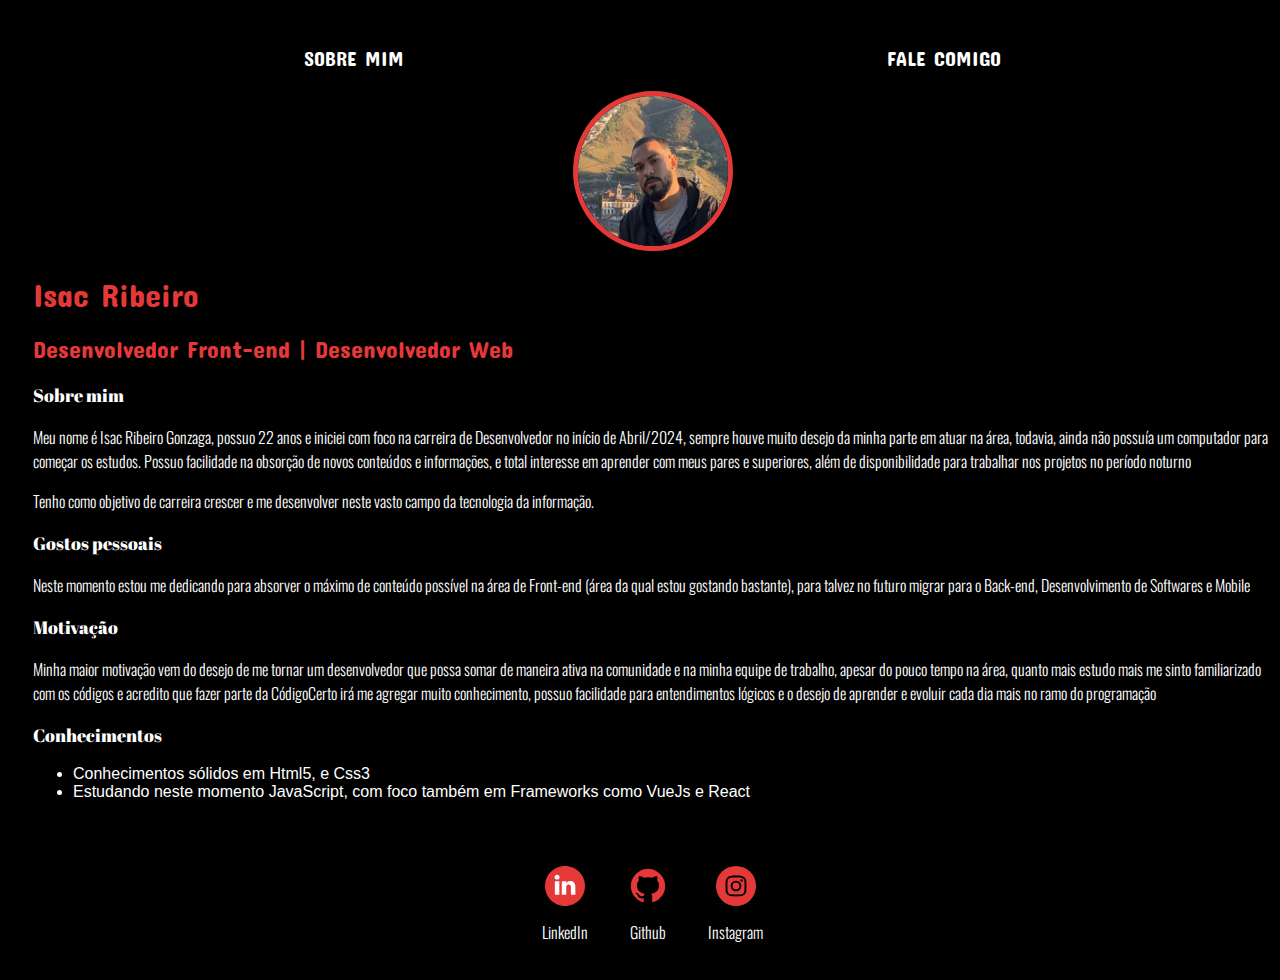
==== index.html @ 4c587b82 "primeiro commit" ====
<!DOCTYPE html>
<html lang="pt-br">
<head>
    <meta charset="UTF-8">
    <meta name="viewport" content="width=device-width, initial-scale=1.0">
    <title>Isac Ribeiro - Sobre mim</title>
    <link rel="stylesheet" href="style.css">
    <style> /* Importação de fontes */

        @import url('https://fonts.googleapis.com/css2?family=Abril+Fatface&family=Concert+One&family=Gwendolyn:wght@400;700&family=Oswald:wght@300&family=Titillium+Web:ital,wght@0,200;0,300;0,400;0,600;0,700;0,900;1,200;1,300;1,400;1,600;1,700&display=swap');

        @import url('https://fonts.googleapis.com/css2?family=Bebas+Neue&family=Indie+Flower&family=Oswald:wght@200..700&family=Rubik+Mono+One&display=swap');

    </style> 
</head>

<body>
    <div class="container">
        <nav> <!--Painel de navegação-->
            <ul class="painel1">
                <li>
                    <a href="index.html">SOBRE MIM</a>
                </li>
                <li>
                    <a href="falecomigo.html">FALE COMIGO</a>
                </li>
            </ul>
        </nav> <!--Painel de navegação-->

    <header id="perfil"> <!--Perfil e títulos iniciais-->
        <div class="perfil">
            <img src="./images/imageeu1.jpeg"></img>
        </div>
        <h1>Isac Ribeiro</h1>
        <h2>Desenvolvedor Front-end | Desenvolvedor Web </h2>
    </header> <!--Perfil e títulos iniciais-->

    <main class="desenvolvimento"> <!-- Desenvolvimento -->
        <section>
            <h3>Sobre  mim</h3>
            <p>Meu nome é <span class="meunome">Isac Ribeiro Gonzaga</span>, possuo 22 anos e iniciei com foco na carreira de Desenvolvedor no início de Abril/2024, sempre houve muito desejo da minha parte em atuar na área, todavia, ainda não possuía um computador para começar os estudos. Possuo facilidade na obsorção de novos conteúdos e informações, e total interesse em aprender com meus pares e superiores, além de disponibilidade para trabalhar nos projetos no período noturno</p> 
            <p>Tenho como objetivo de carreira crescer e me desenvolver neste vasto campo da tecnologia da informação.</p>
        </section>
        <section>
            <h3>Gostos pessoais</h3><!-- Rodapé -->
            <p>Neste momento estou me dedicando para absorver o máximo de conteúdo possível na área de Front-end (área da qual estou gostando bastante), para talvez no futuro migrar para o Back-end, Desenvolvimento de Softwares e Mobile</p>
        </section>
        <section>
            <h3>Motivação</h3>
            <p>Minha maior motivação vem do desejo de me tornar um desenvolvedor que possa somar de maneira ativa na comunidade e na minha equipe de trabalho, apesar do pouco tempo na área, quanto mais estudo mais me sinto familiarizado com os códigos e acredito que fazer parte da CódigoCerto irá me agregar muito conhecimento, possuo facilidade para entendimentos lógicos e o desejo de aprender e evoluir cada dia mais no ramo do programação</p>
        </section>
        <section>
            <h3>Conhecimentos</h3>
            <ul>
                <li>
                    Conhecimentos sólidos em Html5, e Css3
                </li>
                <li>
                    Estudando neste momento JavaScript, com foco também em Frameworks como VueJs e React
                </li>
            </ul>
        </section> <!-- Desenvolvimento -->
    </main>
    
    <div id="rodape">
        <footer id="footer1"> <!-- Rodapé -->
            <a href="https://www.linkedin.com/in/xgrisac/" target="_blank" rel="noopener noopener">
                <img src="./icons/linked.svg">
            <p>LinkedIn</p>
            </a>
    
            <a href="https://github.com/xgrisac" target="_blank" rel="noopener noopener">
                <img src="./icons/github.svg"> 
            <p>Github</p>
            </a>
    
            <a href="https://www.instagram.com/_xgrisac?igsh=MW91MTU1a24zMmdjag%3D%3D&utm_source=qr" target="_blank" rel="noopener noopener">
                <img src="./icons/instagram.svg">
            <p>Instagram</p>
            </a>
        </footer> <!-- Rodapé -->
    </div>
    
    </div>
</body>
</html>
---- style.css ----
/* SOBRE MIM */
body {
    color: #ffffff;
    background-color: #000;
    font-family: Arial, Helvetica, sans-serif;
}

li a, h1, h2 { /* Fonte importada */
    font-family: "Concert One", sans-serif;
    font-weight: 400;
    font-style: normal;
}

h3 { /* Fonte importada */
    font-family: "Abril Fatface", serif;
    font-weight: 400;
    font-style: normal;
    font-size: 18px;
}

 p { /* Fonte importada */
    font-family: "Oswald", sans-serif;
      font-optical-sizing: auto;
      font-weight: 300;
      font-style: normal;
}

nav ul.painel1 { 
    display: flex;
    justify-content: space-around;
    padding: 30px;
    list-style-type: none;
    align-items: center;
}

a {
    text-decoration: none;
    color: #ffffff;
}

li a {
    font-size: 20px;
}

nav a:hover {
    color: #e53939;
}

#perfil img {
    width: 150px;
    height: 150px;
    border-radius: 50%;
    border: 5px solid #e53939
}

.perfil {
    margin-bottom: 0px;
    margin-top: -25px;
    text-align: center;
}

header h1, h2 {
    color: #e53939;
}

.desenvolvimento {
    margin-top: 20px;
}

footer img {
    height: 40px;
    width: 40px;
}

footer {
    justify-content: center;
    display: flex;
}

footer a {
    margin: 20px;
    text-align: center;
}

footer p {
    margin-top: 10px;
}

#footer1 p:hover {
    color: #e53939;
}

#rodape {
    margin-top: 45px;
    height: 100px;  
}

.container {
    margin: 0px 0px 0px 25px;
}

span.meunome:hover {
    color: #e53939;
}

/* FALE COMIGO */

nav ul.painel2 { 
    display:flex;
    justify-content: space-around;
    padding: 30px;
    list-style-type: none;
    align-items: center;
}

#desenvolvimento2 {
    
    display: flex;
    justify-content: space-evenly;
    height: 480px;
    align-items: center;
    padding-top: 90px;
}

.section2 h2 {
    font-size: 50px;
    text-align: center;
}

.section2 p {
    font-size: 20px;
    text-align: center;
}

.section2 img {
    height: 100px;
    padding-left: 39px;

}

#rodapefalecomigo {
    padding-top: 180px;
}
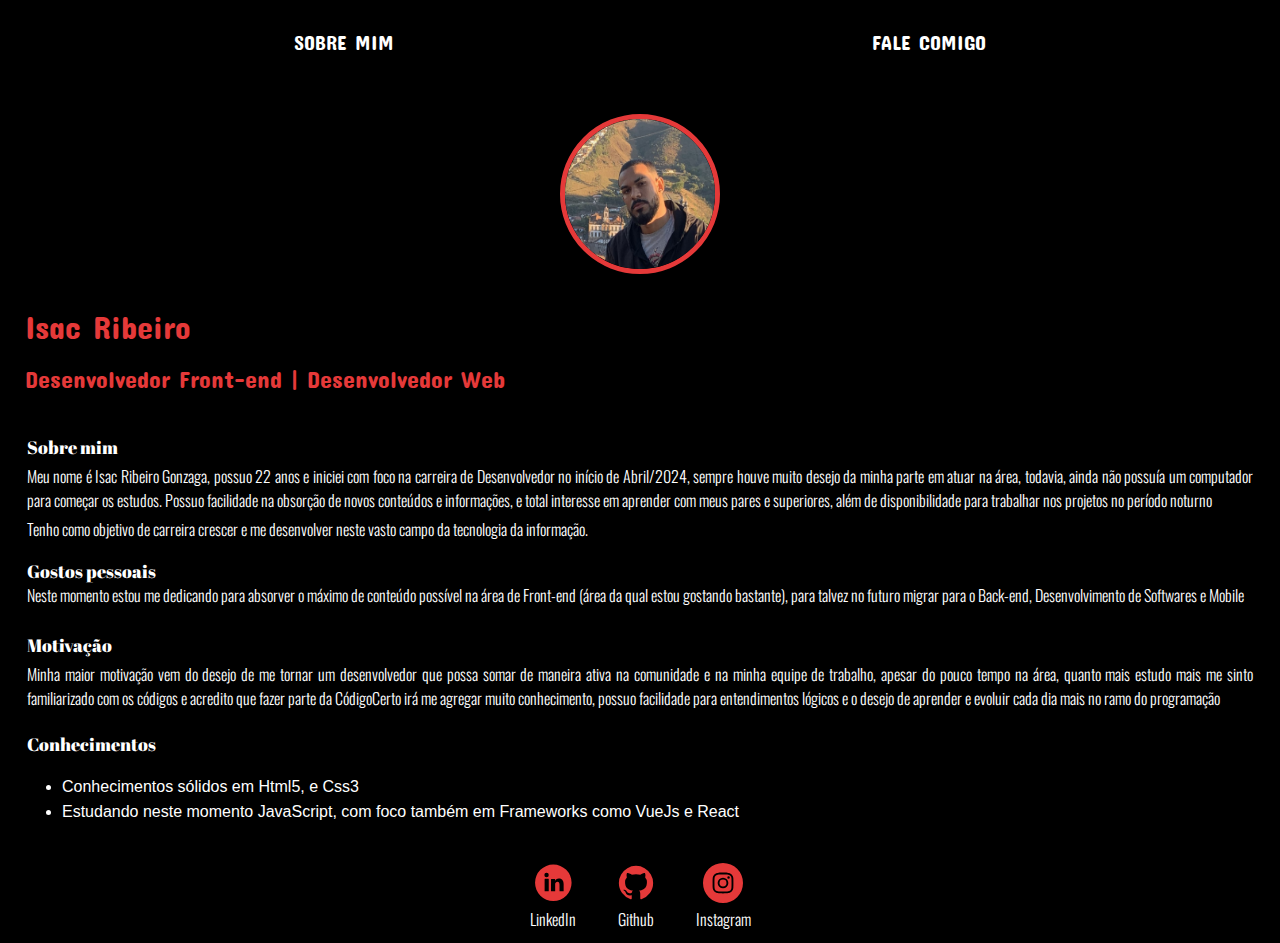
==== commit 9bbeb13c: "Inclusão de variáveis no CSS e organização das fontes." ====
--- a/index.html
+++ b/index.html
@@ -5,13 +5,7 @@
     <meta name="viewport" content="width=device-width, initial-scale=1.0">
     <title>Isac Ribeiro - Sobre mim</title>
     <link rel="stylesheet" href="style.css">
-    <style> /* Importação de fontes */
-
-        @import url('https://fonts.googleapis.com/css2?family=Abril+Fatface&family=Concert+One&family=Gwendolyn:wght@400;700&family=Oswald:wght@300&family=Titillium+Web:ital,wght@0,200;0,300;0,400;0,600;0,700;0,900;1,200;1,300;1,400;1,600;1,700&display=swap');
-
-        @import url('https://fonts.googleapis.com/css2?family=Bebas+Neue&family=Indie+Flower&family=Oswald:wght@200..700&family=Rubik+Mono+One&display=swap');
-
-    </style> 
+    <link rel="shortcut icon" href="icons/icons8-computador-16.png" type="image/x-icon">
 </head>
 
 <body>
@@ -36,21 +30,21 @@
     </header> <!--Perfil e títulos iniciais-->
 
     <main class="desenvolvimento"> <!-- Desenvolvimento -->
-        <section>
+        <section class="section1">
             <h3>Sobre  mim</h3>
-            <p>Meu nome é <span class="meunome">Isac Ribeiro Gonzaga</span>, possuo 22 anos e iniciei com foco na carreira de Desenvolvedor no início de Abril/2024, sempre houve muito desejo da minha parte em atuar na área, todavia, ainda não possuía um computador para começar os estudos. Possuo facilidade na obsorção de novos conteúdos e informações, e total interesse em aprender com meus pares e superiores, além de disponibilidade para trabalhar nos projetos no período noturno</p> 
+            <p>Meu nome é <span id="meunome">Isac Ribeiro Gonzaga</span>, possuo 22 anos e iniciei com foco na carreira de Desenvolvedor no início de Abril/2024, sempre houve muito desejo da minha parte em atuar na área, todavia, ainda não possuía um computador para começar os estudos. Possuo facilidade na obsorção de novos conteúdos e informações, e total interesse em aprender com meus pares e superiores, além de disponibilidade para trabalhar nos projetos no período noturno</p> 
             <p>Tenho como objetivo de carreira crescer e me desenvolver neste vasto campo da tecnologia da informação.</p>
-        </section>
-        <section>
-            <h3>Gostos pessoais</h3><!-- Rodapé -->
+        </section> 
+        <section class="section3">
+            <h3>Gostos pessoais</h3>
             <p>Neste momento estou me dedicando para absorver o máximo de conteúdo possível na área de Front-end (área da qual estou gostando bastante), para talvez no futuro migrar para o Back-end, Desenvolvimento de Softwares e Mobile</p>
         </section>
-        <section>
+        <section class="section1" id="secaomotivacao">
             <h3>Motivação</h3>
-            <p>Minha maior motivação vem do desejo de me tornar um desenvolvedor que possa somar de maneira ativa na comunidade e na minha equipe de trabalho, apesar do pouco tempo na área, quanto mais estudo mais me sinto familiarizado com os códigos e acredito que fazer parte da CódigoCerto irá me agregar muito conhecimento, possuo facilidade para entendimentos lógicos e o desejo de aprender e evoluir cada dia mais no ramo do programação</p>
+            <p>Minha maior motivação vem do desejo de me tornar um desenvolvedor que possa somar de maneira ativa na comunidade e na minha equipe de trabalho, apesar do pouco tempo na área, quanto mais estudo mais me sinto familiarizado com os códigos e acredito que fazer parte da CódigoCerto irá me agregar muito conhecimento, possuo facili<wbr>dade<wbr/> para entendimentos lógicos e o desejo de aprender e evoluir cada dia mais no ramo do programação</p>
         </section>
-        <section>
-            <h3>Conhecimentos</h3>
+        <section class="section1">
+            <h3>Conhecimentos</h3><br>
             <ul>
                 <li>
                     Conhecimentos sólidos em Html5, e Css3
@@ -65,7 +59,7 @@
     <div id="rodape">
         <footer id="footer1"> <!-- Rodapé -->
             <a href="https://www.linkedin.com/in/xgrisac/" target="_blank" rel="noopener noopener">
-                <img src="./icons/linked.svg">
+                <img src="./icons/linkedin.svg">
             <p>LinkedIn</p>
             </a>
     
--- a/style.css
+++ b/style.css
@@ -1,8 +1,35 @@
+@charset "UTF-8";
+
+/* IMPORT DE FONTES */
+
+@import url('https://fonts.googleapis.com/css2?family=Abril+Fatface&family=Concert+One&family=Gwendolyn:wght@400;700&family=Oswald:wght@300&family=Titillium+Web:ital,wght@0,200;0,300;0,400;0,600;0,700;0,900;1,200;1,300;1,400;1,600;1,700&display=swap');
+
+@import url('https://fonts.googleapis.com/css2?family=Bebas+Neue&family=Indie+Flower&family=Oswald:wght@200..700&family=Rubik+Mono+One&display=swap');
+
+/* VARIÁVEIS */
+
+:root {
+    --cor0: #000000;
+    --cor1: #ffffff;
+    --cor2: #e53939;
+    --fonte-padrão:
+}
+
 /* SOBRE MIM */
+
+* {
+    margin: 0px;
+    padding: 0px;
+}
+
 body {
-    color: #ffffff;
-    background-color: #000;
+    color: var(--cor1);
+    background-color: var(--cor0);
     font-family: Arial, Helvetica, sans-serif;
+}
+
+.container {
+    margin: 0px 25px 0px 25px;
 }
 
 li a, h1, h2 { /* Fonte importada */
@@ -35,7 +62,7 @@
 
 a {
     text-decoration: none;
-    color: #ffffff;
+    color: var(--cor1);
 }
 
 li a {
@@ -43,65 +70,90 @@
 }
 
 nav a:hover {
-    color: #e53939;
+    color: var(--cor2);
+    transition-duration: 1s;
 }
 
 #perfil img {
     width: 150px;
     height: 150px;
     border-radius: 50%;
-    border: 5px solid #e53939
+    border: 5px solid var(--cor2)
 }
 
 .perfil {
     margin-bottom: 0px;
-    margin-top: -25px;
+    margin: 30px 0px;
     text-align: center;
 }
 
 header h1, h2 {
-    color: #e53939;
+    color: var(--cor2);
+    margin: 20px 0px;
 }
 
 .desenvolvimento {
-    margin-top: 20px;
-}
-
-footer img {
+    margin: 10px 0px;
+    border: 10px 10px;
+    padding: 10px 0px;
+    height: 400px;
+    text-align: justify;
+}
+
+.section1 {
+    height: 110px;
+    padding: 2px;
+    margin: 10px 0px;
+}
+
+.section1 ul {
+    margin-left: 35px;
+    line-height: 25px;
+}
+
+.section1 p {
+    margin-top: 5px;
+
+}
+
+.section3 {
+    height: 60px;
+    padding: 2px;
+    margin: 10px 0px;
+}
+
+#secaomotivacao {
+    height: 85px;
+}
+
+span#meunome:hover {
+    color: var(--cor2);
+    transition-duration: 1s;
+}
+
+#footer1 img {
     height: 40px;
     width: 40px;
 }
 
-footer {
+#footer1 {
     justify-content: center;
     display: flex;
-}
-
-footer a {
+    padding-top: 0px;
+    border: 10px 10px;
+    height: 100px; 
+}
+
+#footer1 a {
     margin: 20px;
     text-align: center;
 }
 
-footer p {
-    margin-top: 10px;
-}
-
 #footer1 p:hover {
-    color: #e53939;
-}
-
-#rodape {
-    margin-top: 45px;
-    height: 100px;  
-}
-
-.container {
-    margin: 0px 0px 0px 25px;
-}
-
-span.meunome:hover {
-    color: #e53939;
-}
+    color: var(--cor2);
+    transition-duration: 1s;
+}
+
 
 /* FALE COMIGO */
 
@@ -117,9 +169,13 @@
     
     display: flex;
     justify-content: space-evenly;
-    height: 480px;
-    align-items: center;
-    padding-top: 90px;
+    height: 720px;
+    align-items: center;
+    margin: 40px;
+}
+
+span#meunome2 {
+    color: var(--cor2);
 }
 
 .section2 h2 {
@@ -134,11 +190,19 @@
 
 .section2 img {
     height: 100px;
-    padding-left: 39px;
-
-}
-
-#rodapefalecomigo {
-    padding-top: 180px;
-}
-
+    width: 100px;
+    padding-left: 40px;
+}
+
+.container2 {
+    position: relative;
+    line-height: 10px;
+}
+
+#footer2 {
+    justify-content: center;
+    display: flex;
+    height: 80px; 
+    align-items: center;
+}
+
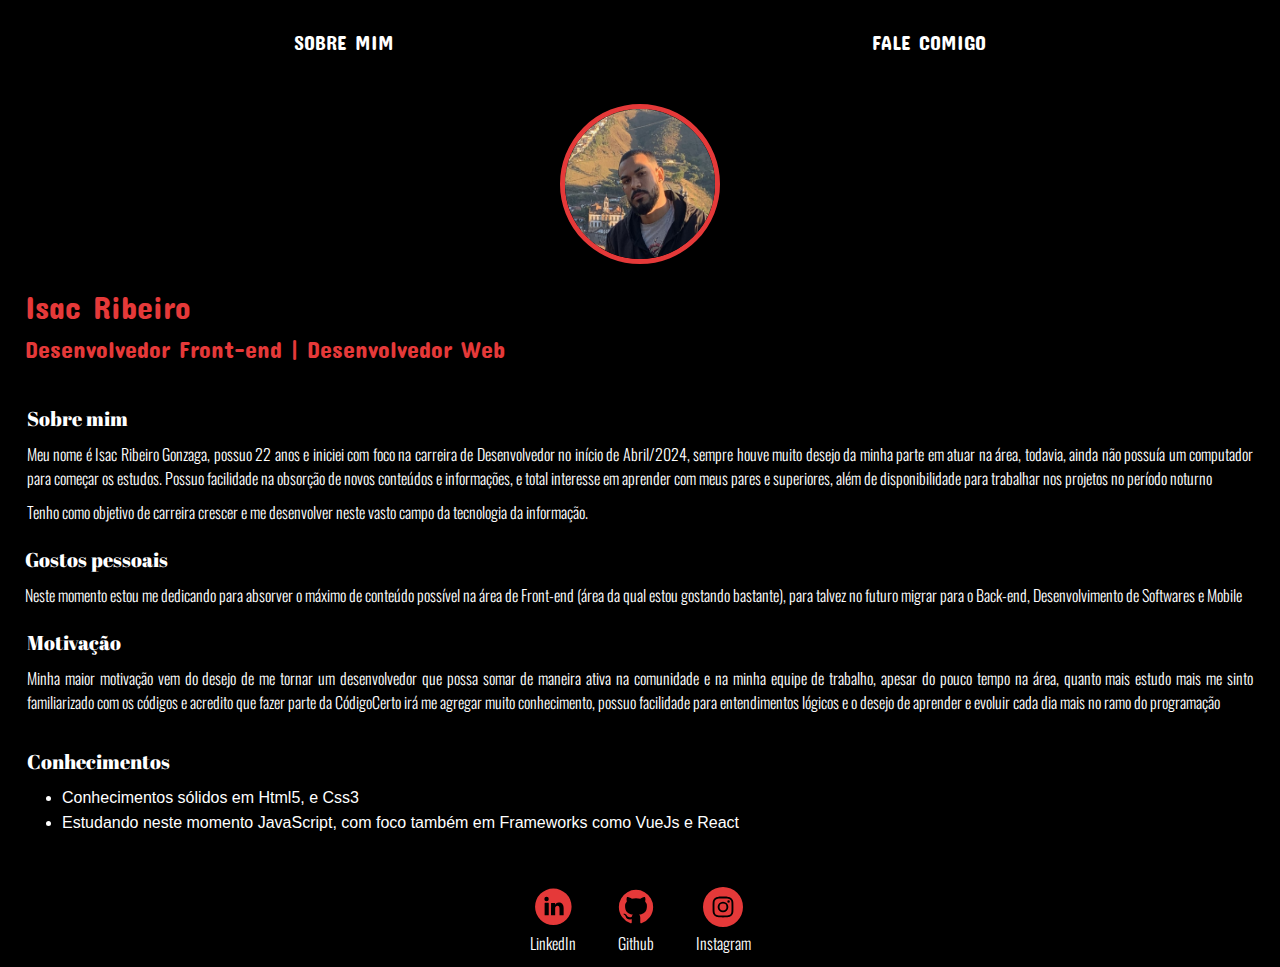
==== commit 4c4379f0: "Inclusão de responsividade usando Media Query" ====
--- a/index.html
+++ b/index.html
@@ -3,7 +3,7 @@
 <head>
     <meta charset="UTF-8">
     <meta name="viewport" content="width=device-width, initial-scale=1.0">
-    <title>Isac Ribeiro - Sobre mim</title>
+    <title>Isac Ribeiro</title>
     <link rel="stylesheet" href="style.css">
     <link rel="shortcut icon" href="icons/icons8-computador-16.png" type="image/x-icon">
 </head>
@@ -44,7 +44,7 @@
             <p>Minha maior motivação vem do desejo de me tornar um desenvolvedor que possa somar de maneira ativa na comunidade e na minha equipe de trabalho, apesar do pouco tempo na área, quanto mais estudo mais me sinto familiarizado com os códigos e acredito que fazer parte da CódigoCerto irá me agregar muito conhecimento, possuo facili<wbr>dade<wbr/> para entendimentos lógicos e o desejo de aprender e evoluir cada dia mais no ramo do programação</p>
         </section>
         <section class="section1">
-            <h3>Conhecimentos</h3><br>
+            <h3>Conhecimentos</h3>
             <ul>
                 <li>
                     Conhecimentos sólidos em Html5, e Css3
--- a/style.css
+++ b/style.css
@@ -15,6 +15,26 @@
     --fonte-padrão:
 }
 
+@media (min-width: 300px) and (max-width: 700px) {
+    p, li {
+       font-size: 10px;
+    }
+   }
+   
+   main h3 {
+       font-size: 20px;
+   }
+
+@media (min-width: 701px) and (max-width: 1439px) {
+   main p {
+       margin: 10px 0px;
+   }
+   }
+      
+   main h3 {
+       margin: 10px 0px;
+   }
+
 /* SOBRE MIM */
 
 * {
@@ -83,27 +103,25 @@
 
 .perfil {
     margin-bottom: 0px;
-    margin: 30px 0px;
+    margin: 20px 0px;
     text-align: center;
 }
 
 header h1, h2 {
     color: var(--cor2);
-    margin: 20px 0px;
+    margin: 10px 0px 5px 0px;
 }
 
 .desenvolvimento {
     margin: 10px 0px;
     border: 10px 10px;
     padding: 10px 0px;
-    height: 400px;
     text-align: justify;
 }
 
 .section1 {
-    height: 110px;
     padding: 2px;
-    margin: 10px 0px;
+    margin: 10px 0px 10px 0px;
 }
 
 .section1 ul {
@@ -114,16 +132,6 @@
 .section1 p {
     margin-top: 5px;
 
-}
-
-.section3 {
-    height: 60px;
-    padding: 2px;
-    margin: 10px 0px;
-}
-
-#secaomotivacao {
-    height: 85px;
 }
 
 span#meunome:hover {
